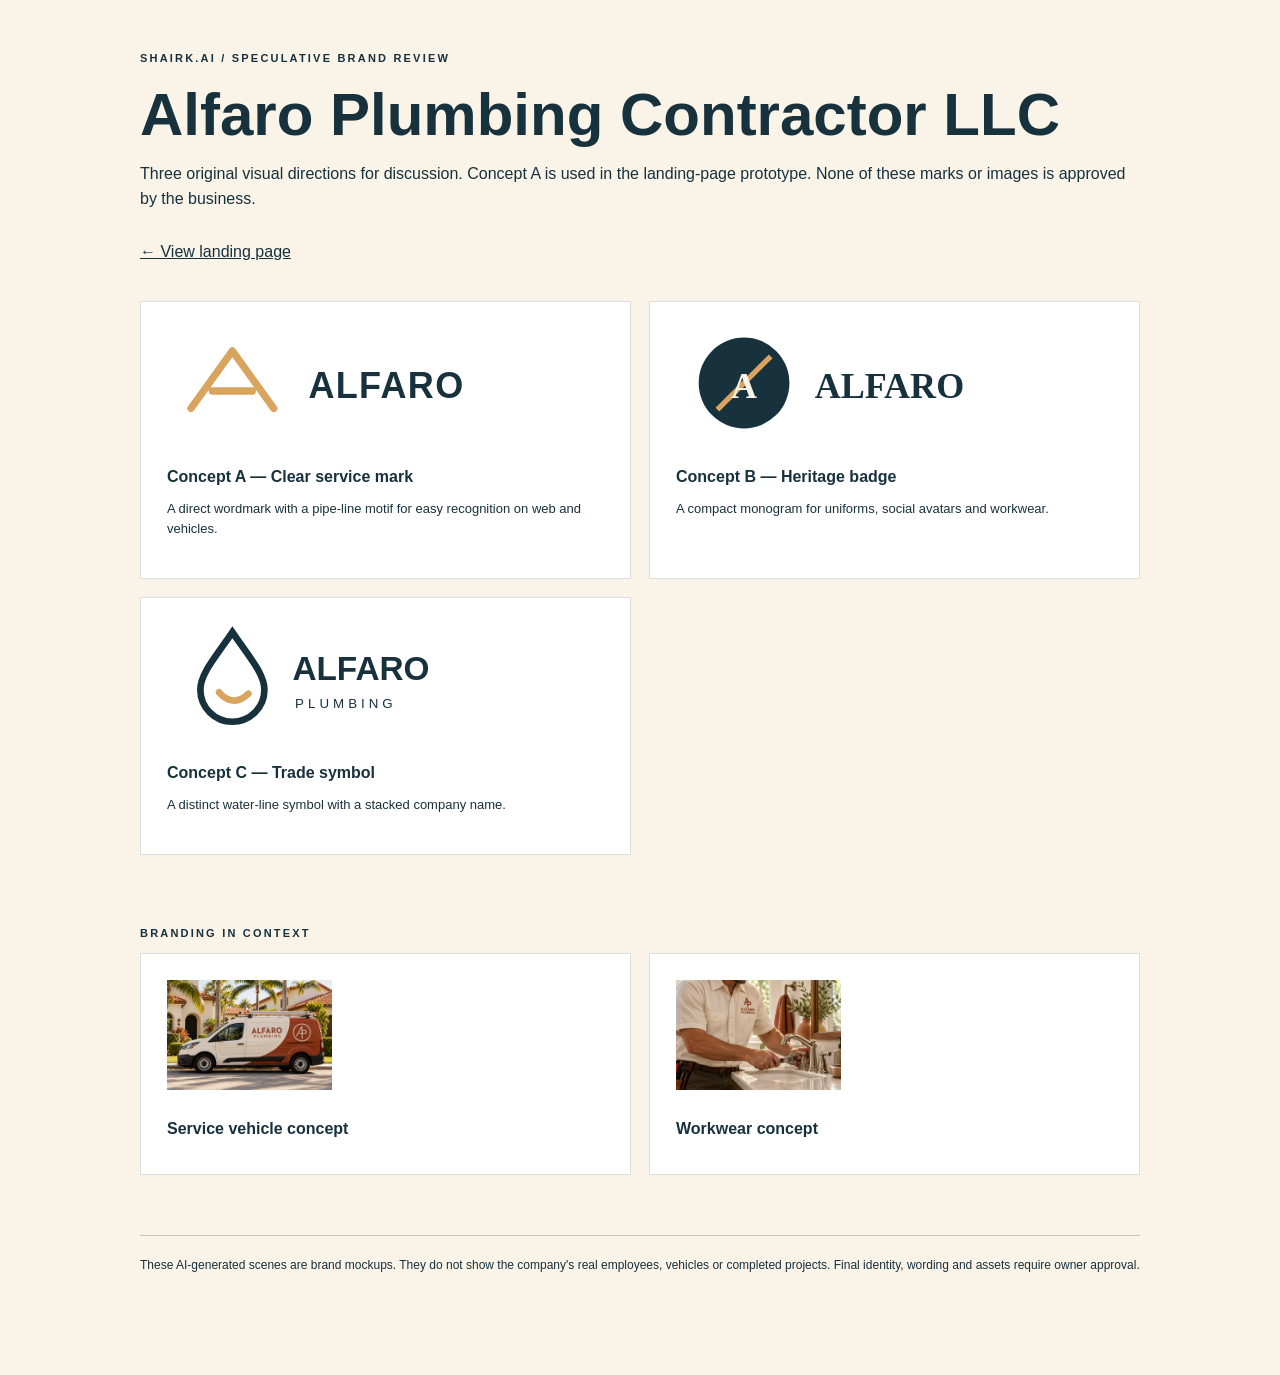
==== logo-review.html @ f9d969ff "Polish brand directions and add logo review" ====
<!doctype html><html lang="en"><head><meta charset="utf-8"><meta name="viewport" content="width=device-width,initial-scale=1"><title>Alfaro Plumbing Contractor LLC | Brand concept review</title><style>body{margin:0;background:#f9f3e8;color:#17313d;font-family:Arial,sans-serif}main{width:min(1000px,calc(100% - 36px));margin:50px auto 100px}.eyebrow{font-size:11px;letter-spacing:.2em;font-weight:bold}h1{font-size:clamp(34px,5vw,60px);line-height:1.05;margin:16px 0}p{line-height:1.55}a{color:inherit}.back{display:inline-block;margin:15px 0 40px}.grid{display:grid;grid-template-columns:1fr 1fr;gap:18px}.card{background:white;padding:26px;border:1px solid #0002}.card img{width:100%;height:110px;object-fit:contain;object-position:left}.card h2{font-size:16px;margin:26px 0 10px}.card p{font-size:13px}.concept-photo{width:100%;height:300px;object-fit:cover}.photos{margin-top:70px}.note{font-size:12px;border-top:1px solid #0003;padding-top:20px;margin-top:60px}@media(max-width:700px){.grid{grid-template-columns:1fr}}</style></head><body><main><p class="eyebrow">SHAIRK.AI / SPECULATIVE BRAND REVIEW</p><h1>Alfaro Plumbing Contractor LLC</h1><p>Three original visual directions for discussion. Concept A is used in the landing-page prototype. None of these marks or images is approved by the business.</p><a class="back" href="/">← View landing page</a><div class="grid"><article class="card"><img src="assets/logo-concept-a.svg" alt="Clean professional wordmark"><h2>Concept A — Clear service mark</h2><p>A direct wordmark with a pipe-line motif for easy recognition on web and vehicles.</p></article><article class="card"><img src="assets/logo-concept-b.svg" alt="Monogram badge"><h2>Concept B — Heritage badge</h2><p>A compact monogram for uniforms, social avatars and workwear.</p></article><article class="card"><img src="assets/logo-concept-c.svg" alt="Water drop trade icon"><h2>Concept C — Trade symbol</h2><p>A distinct water-line symbol with a stacked company name.</p></article></div><div class="photos"><p class="eyebrow">BRANDING IN CONTEXT</p><div class="grid"><article class="card"><img class="concept-photo" src="assets/brand-vehicle.png" alt="Speculative branded service vehicle concept"><h2>Service vehicle concept</h2></article><article class="card"><img class="concept-photo" src="assets/brand-workwear.png" alt="Speculative branded workwear concept"><h2>Workwear concept</h2></article></div></div><p class="note">These AI-generated scenes are brand mockups. They do not show the company's real employees, vehicles or completed projects. Final identity, wording and assets require owner approval.</p></main></body></html>
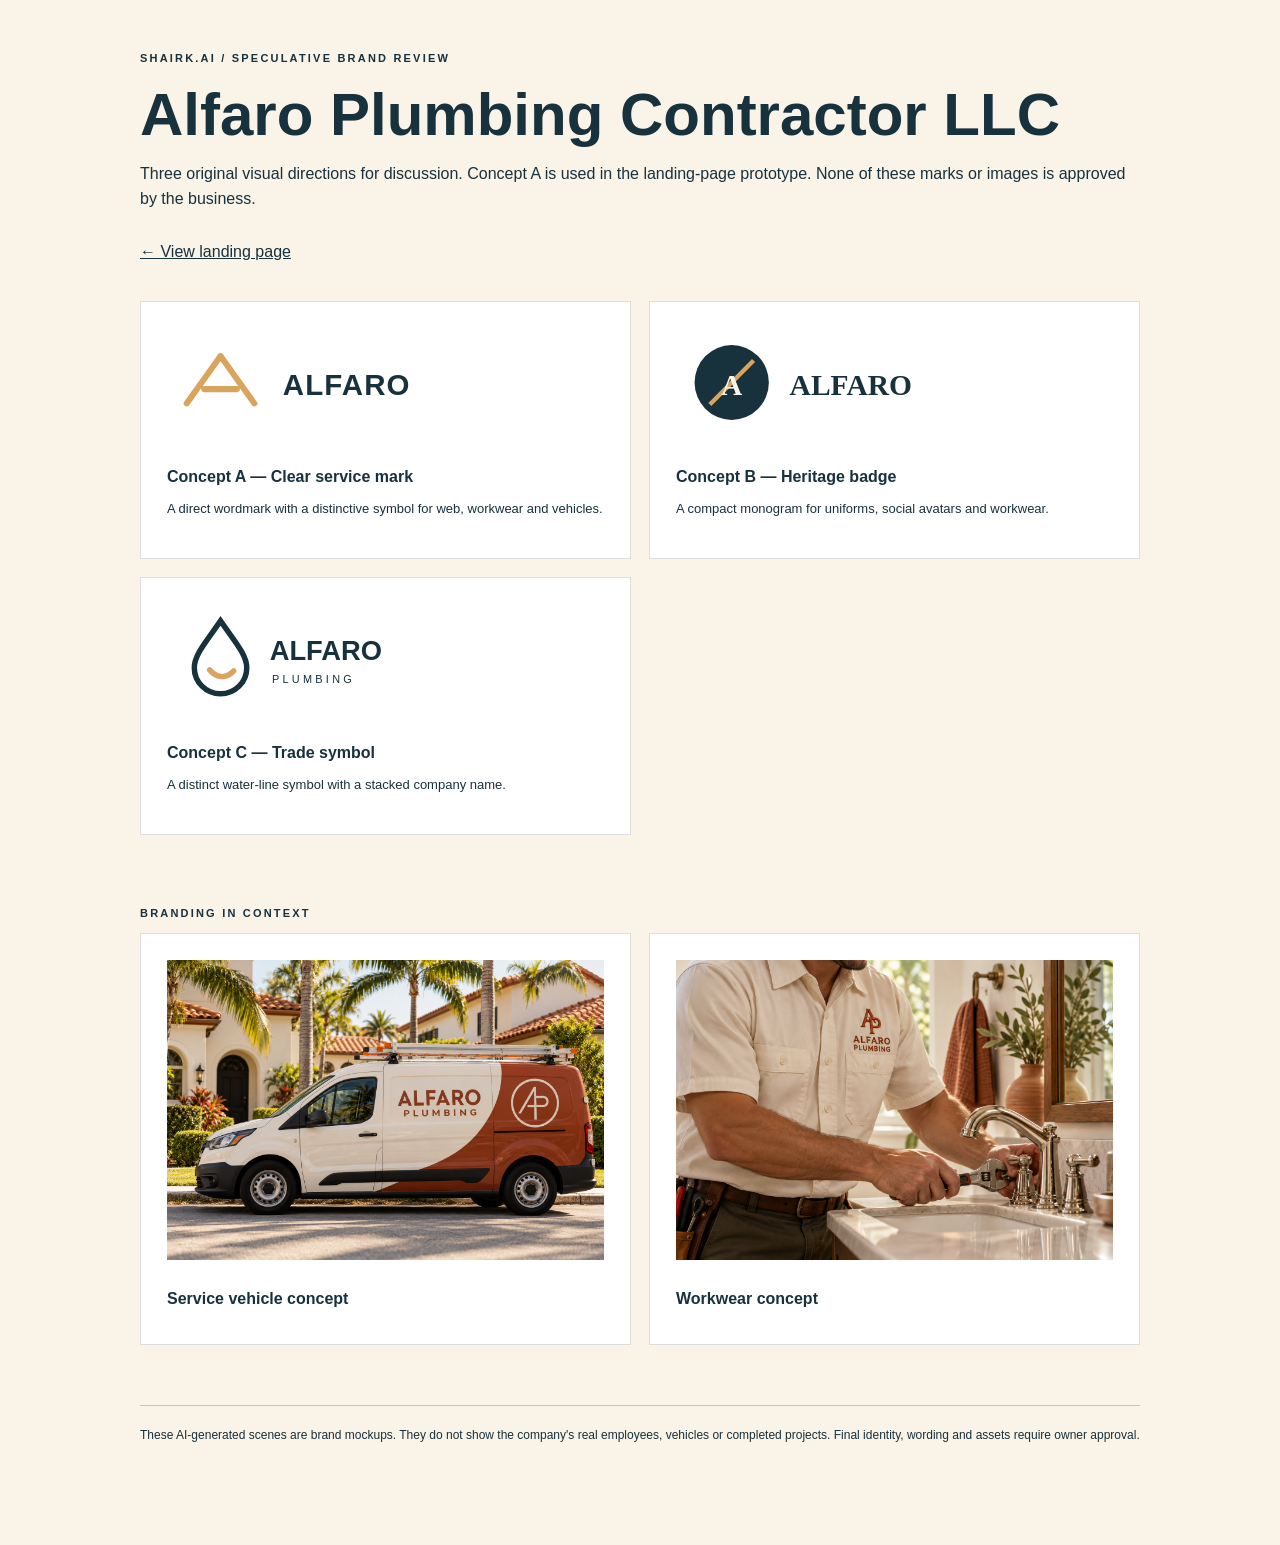
==== commit a77dada8: "Polish brand directions and add logo review" ====
--- a/logo-review.html
+++ b/logo-review.html
@@ -1 +1 @@
-<!doctype html><html lang="en"><head><meta charset="utf-8"><meta name="viewport" content="width=device-width,initial-scale=1"><title>Alfaro Plumbing Contractor LLC | Brand concept review</title><style>body{margin:0;background:#f9f3e8;color:#17313d;font-family:Arial,sans-serif}main{width:min(1000px,calc(100% - 36px));margin:50px auto 100px}.eyebrow{font-size:11px;letter-spacing:.2em;font-weight:bold}h1{font-size:clamp(34px,5vw,60px);line-height:1.05;margin:16px 0}p{line-height:1.55}a{color:inherit}.back{display:inline-block;margin:15px 0 40px}.grid{display:grid;grid-template-columns:1fr 1fr;gap:18px}.card{background:white;padding:26px;border:1px solid #0002}.card img{width:100%;height:110px;object-fit:contain;object-position:left}.card h2{font-size:16px;margin:26px 0 10px}.card p{font-size:13px}.concept-photo{width:100%;height:300px;object-fit:cover}.photos{margin-top:70px}.note{font-size:12px;border-top:1px solid #0003;padding-top:20px;margin-top:60px}@media(max-width:700px){.grid{grid-template-columns:1fr}}</style></head><body><main><p class="eyebrow">SHAIRK.AI / SPECULATIVE BRAND REVIEW</p><h1>Alfaro Plumbing Contractor LLC</h1><p>Three original visual directions for discussion. Concept A is used in the landing-page prototype. None of these marks or images is approved by the business.</p><a class="back" href="/">← View landing page</a><div class="grid"><article class="card"><img src="assets/logo-concept-a.svg" alt="Clean professional wordmark"><h2>Concept A — Clear service mark</h2><p>A direct wordmark with a pipe-line motif for easy recognition on web and vehicles.</p></article><article class="card"><img src="assets/logo-concept-b.svg" alt="Monogram badge"><h2>Concept B — Heritage badge</h2><p>A compact monogram for uniforms, social avatars and workwear.</p></article><article class="card"><img src="assets/logo-concept-c.svg" alt="Water drop trade icon"><h2>Concept C — Trade symbol</h2><p>A distinct water-line symbol with a stacked company name.</p></article></div><div class="photos"><p class="eyebrow">BRANDING IN CONTEXT</p><div class="grid"><article class="card"><img class="concept-photo" src="assets/brand-vehicle.png" alt="Speculative branded service vehicle concept"><h2>Service vehicle concept</h2></article><article class="card"><img class="concept-photo" src="assets/brand-workwear.png" alt="Speculative branded workwear concept"><h2>Workwear concept</h2></article></div></div><p class="note">These AI-generated scenes are brand mockups. They do not show the company's real employees, vehicles or completed projects. Final identity, wording and assets require owner approval.</p></main></body></html>+<!doctype html><html lang="en"><head><meta charset="utf-8"><meta name="viewport" content="width=device-width,initial-scale=1"><title>Alfaro Plumbing Contractor LLC | Brand concept review</title><style>body{margin:0;background:#f9f3e8;color:#17313d;font-family:Arial,sans-serif}main{width:min(1000px,calc(100% - 36px));margin:50px auto 100px}.eyebrow{font-size:11px;letter-spacing:.2em;font-weight:bold}h1{font-size:clamp(34px,5vw,60px);line-height:1.05;margin:16px 0}p{line-height:1.55}a{color:inherit}.back{display:inline-block;margin:15px 0 40px}.grid{display:grid;grid-template-columns:1fr 1fr;gap:18px}.card{background:white;padding:26px;border:1px solid #0002}.card img{width:100%;height:110px;object-fit:contain;object-position:left}.card h2{font-size:16px;margin:26px 0 10px}.card p{font-size:13px}.card img.concept-photo{width:100%;height:300px;object-fit:cover}.photos{margin-top:70px}.note{font-size:12px;border-top:1px solid #0003;padding-top:20px;margin-top:60px}@media(max-width:700px){.grid{grid-template-columns:1fr}}</style></head><body><main><p class="eyebrow">SHAIRK.AI / SPECULATIVE BRAND REVIEW</p><h1>Alfaro Plumbing Contractor LLC</h1><p>Three original visual directions for discussion. Concept A is used in the landing-page prototype. None of these marks or images is approved by the business.</p><a class="back" href="/">← View landing page</a><div class="grid"><article class="card"><img src="assets/logo-concept-a.svg" alt="Clean professional wordmark"><h2>Concept A — Clear service mark</h2><p>A direct wordmark with a distinctive symbol for web, workwear and vehicles.</p></article><article class="card"><img src="assets/logo-concept-b.svg" alt="Monogram badge"><h2>Concept B — Heritage badge</h2><p>A compact monogram for uniforms, social avatars and workwear.</p></article><article class="card"><img src="assets/logo-concept-c.svg" alt="Water drop trade icon"><h2>Concept C — Trade symbol</h2><p>A distinct water-line symbol with a stacked company name.</p></article></div><div class="photos"><p class="eyebrow">BRANDING IN CONTEXT</p><div class="grid"><article class="card"><img class="concept-photo" src="assets/brand-vehicle.png" alt="Speculative branded service vehicle concept"><h2>Service vehicle concept</h2></article><article class="card"><img class="concept-photo" src="assets/brand-workwear.png" alt="Speculative branded workwear concept"><h2>Workwear concept</h2></article></div></div><p class="note">These AI-generated scenes are brand mockups. They do not show the company's real employees, vehicles or completed projects. Final identity, wording and assets require owner approval.</p></main></body></html>
